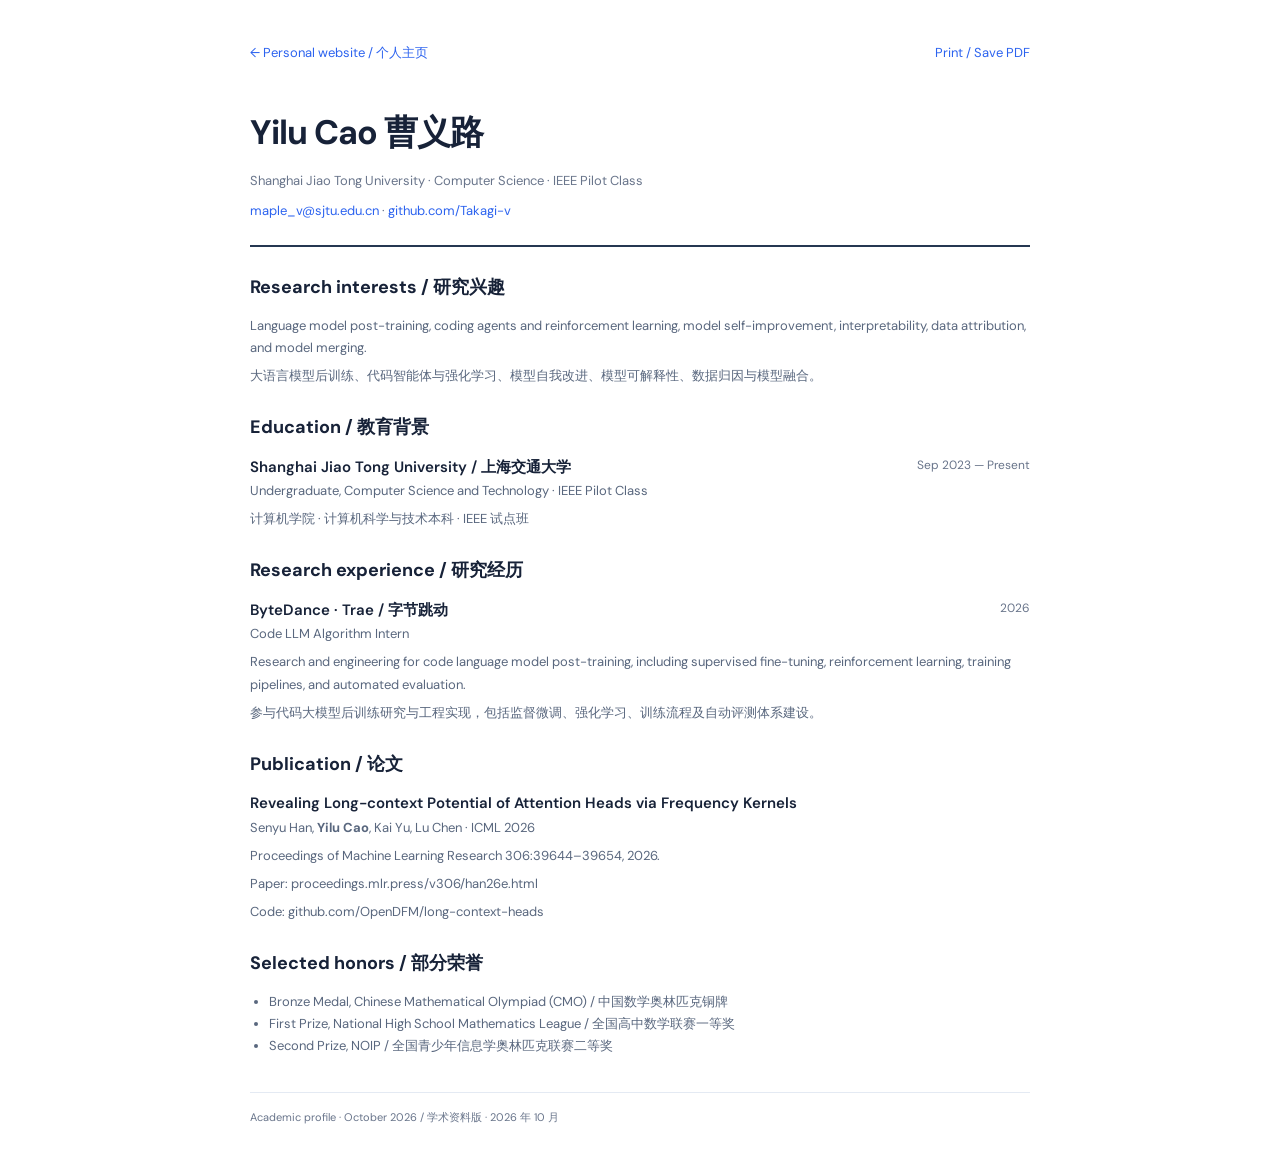
==== cv.html @ ecafc5e5 "Build bilingual academic website with accessible motion" ====
<!doctype html><html lang="en"><head><meta charset="utf-8"><meta name="viewport" content="width=device-width,initial-scale=1"><meta name="theme-color" content="#ffffff"><title>Yilu Cao 曹义路 · Academic CV</title><link rel="stylesheet" href="styles.css"><style>body{max-width:850px;margin:auto;padding:42px 35px;color:#172238;line-height:1.7}.cv-nav{display:flex;justify-content:space-between;margin-bottom:40px;font-size:13px;color:var(--blue)}.cv-header{border-bottom:2px solid #253751;padding-bottom:23px}.cv-header h1{font-size:34px;letter-spacing:-1px}.cv-header p{font-size:13px;color:var(--muted);margin-top:8px}.cv-header a{color:var(--blue)}section{padding-top:25px}section h2{font-size:18px;margin-bottom:12px}section h3{font-size:15px;font-weight:600}section p,section li{font-size:13px;color:#59677e}section p+p{margin-top:6px}.cv-row{display:flex;justify-content:space-between;gap:20px}.cv-date{font-size:12px;color:var(--muted);white-space:nowrap}ul{padding-left:19px;margin:10px 0}.cv-foot{margin-top:35px;border-top:1px solid var(--line);padding-top:15px;font-size:11px;color:var(--muted)}@media(max-width:600px){body{padding:25px 22px}.cv-row{display:block}.cv-date{display:block;margin-top:4px}.cv-header h1{font-size:29px}}@media print{body{padding:0;font-size:11px;max-width:none}.cv-nav{display:none}section{break-inside:avoid;padding-top:18px}.cv-foot{margin-top:20px}a{color:inherit!important;text-decoration:none}.cv-header{padding-bottom:16px}}</style><script src="cv.js" defer></script></head><body><nav class="cv-nav"><a href="index.html">← Personal website / 个人主页</a><button type="button" id="print-cv">Print / Save PDF</button></nav><header class="cv-header"><h1>Yilu Cao <span lang="zh-CN">曹义路</span></h1><p>Shanghai Jiao Tong University · Computer Science · IEEE Pilot Class</p><p><a href="mailto:maple_v@sjtu.edu.cn">maple_v@sjtu.edu.cn</a> · <a href="https://github.com/Takagi-v">github.com/Takagi-v</a></p></header><section><h2>Research interests / 研究兴趣</h2><p>Language model post-training, coding agents and reinforcement learning, model self-improvement, interpretability, data attribution, and model merging.</p><p lang="zh-CN">大语言模型后训练、代码智能体与强化学习、模型自我改进、模型可解释性、数据归因与模型融合。</p></section><section><h2>Education / 教育背景</h2><div class="cv-row"><h3>Shanghai Jiao Tong University / 上海交通大学</h3><span class="cv-date">Sep 2023 — Present</span></div><p>Undergraduate, Computer Science and Technology · IEEE Pilot Class</p><p lang="zh-CN">计算机学院 · 计算机科学与技术本科 · IEEE 试点班</p></section><section><h2>Research experience / 研究经历</h2><div class="cv-row"><h3>ByteDance · Trae / 字节跳动</h3><span class="cv-date">2026</span></div><p>Code LLM Algorithm Intern</p><p>Research and engineering for code language model post-training, including supervised fine-tuning, reinforcement learning, training pipelines, and automated evaluation.</p><p lang="zh-CN">参与代码大模型后训练研究与工程实现，包括监督微调、强化学习、训练流程及自动评测体系建设。</p></section><section><h2>Publication / 论文</h2><h3>Revealing Long-context Potential of Attention Heads via Frequency Kernels</h3><p>Senyu Han, <strong>Yilu Cao</strong>, Kai Yu, Lu Chen · ICML 2026</p><p>Proceedings of Machine Learning Research 306:39644–39654, 2026.</p><p><a href="https://proceedings.mlr.press/v306/han26e.html">Paper: proceedings.mlr.press/v306/han26e.html</a></p><p><a href="https://github.com/OpenDFM/long-context-heads">Code: github.com/OpenDFM/long-context-heads</a></p></section><section><h2>Selected honors / 部分荣誉</h2><ul><li>Bronze Medal, Chinese Mathematical Olympiad (CMO) / 中国数学奥林匹克铜牌</li><li>First Prize, National High School Mathematics League / 全国高中数学联赛一等奖</li><li>Second Prize, NOIP / 全国青少年信息学奥林匹克联赛二等奖</li></ul></section><p class="cv-foot">Academic profile · October 2026 / 学术资料版 · 2026 年 10 月</p></body></html>
---- styles.css ----
@font-face{font-family:DM;src:url('assets/fonts/dm-sans.ttf') format('truetype');font-weight:400;font-display:swap}
@font-face{font-family:DM;src:url('assets/fonts/dm-sans-semibold.ttf') format('truetype');font-weight:600;font-display:swap}
@font-face{font-family:DM;src:url('assets/fonts/dm-sans-bold.ttf') format('truetype');font-weight:700;font-display:swap}
:root{--ink:#101827;--muted:#69758b;--blue:#2c63ef;--line:#e4eaf3;--soft:#f4f7fc;--font:DM,'PingFang SC','Microsoft YaHei',sans-serif}
*{box-sizing:border-box}html{scroll-behavior:smooth;scroll-padding-top:96px}body{margin:0;background:#fff;color:var(--ink);font-family:var(--font);font-size:15px;-webkit-font-smoothing:antialiased}body.modal-open{overflow:hidden}h1,h2,h3,p{margin:0}a{color:inherit;text-decoration:none}button{font:inherit;border:0;background:none;color:inherit;cursor:pointer;padding:0}a,button{transition:color .18s,background .18s,border-color .18s}a:hover,button:hover{color:var(--blue)}a:focus-visible,button:focus-visible{outline:2px solid var(--blue);outline-offset:5px}::selection{background:#dce8ff}.icon-library{position:absolute;width:0;height:0;overflow:hidden}.icon{height:19px;width:19px;fill:none;stroke:currentColor;stroke-width:1.8;stroke-linecap:round;stroke-linejoin:round;flex-shrink:0}.header{border-bottom:1px solid var(--line);height:64px;background:#fff;position:sticky;top:0;z-index:10}.header-inner{max-width:1340px;width:calc(100% - 96px);margin:auto;height:100%;display:flex;align-items:center}.brand{font-size:20px;font-weight:700;letter-spacing:-.4px;flex:0 0 276px}.brand span{font-weight:400;padding:0 5px}.navigation{display:flex;align-items:center;flex:1;padding-left:50px;min-width:0}.navigation nav{display:flex;gap:36px}.navigation nav a{font-size:14px;padding:20px 0;position:relative}.navigation nav a.active{color:var(--blue)}.languages{display:flex;gap:27px;margin-left:auto;align-self:stretch;align-items:center}.languages button{font-size:13px;min-height:48px;position:relative;min-width:30px}.languages button[aria-pressed=true]{color:var(--blue)}.languages button[aria-pressed=true]:after{content:'';position:absolute;height:2px;background:var(--blue);left:0;right:0;bottom:0}.menu-button{display:none}.layout{max-width:1340px;width:calc(100% - 96px);margin:auto;display:grid;grid-template-columns:276px minmax(0,1fr);gap:50px;padding-top:44px}.profile{border-right:1px solid var(--line);padding-right:29px;position:relative}.profile-inner{position:sticky;top:112px;padding-top:23px;padding-bottom:32px}.profile h1{font-size:36px;line-height:1.2;letter-spacing:-1.2px;font-weight:700}.chinese-name{font-size:21px;line-height:1.6;letter-spacing:1px;margin-top:6px;color:#5d687b}.affiliation{margin-top:29px;font-size:16px;line-height:1.5;font-weight:600}.profile-detail{font-size:13px;color:var(--muted);font-weight:400;margin-top:6px;line-height:1.65;white-space:nowrap;letter-spacing:-.15px}.profile-links{display:grid;gap:13px;margin-top:25px}.profile-links a{display:flex;gap:11px;align-items:center;color:var(--blue);font-size:15px;width:max-content;min-height:28px}.profile-links a:hover{color:#173fa5}.profile-links a>span:last-child{margin-left:2px}.interests{border-top:1px solid var(--line);margin-top:34px;padding-top:29px}.sidebar-label{color:var(--muted);font-size:13px;line-height:1.8}.interests ul{margin:14px 0 0;padding:0;list-style:none;display:grid;gap:9px}.interests li{font-size:14px;line-height:1.5;color:#4a586f}.profile-location{font-size:11px;color:#7a8596;margin-top:33px}main{min-width:0}.intro{padding:0 0 38px;scroll-margin-top:0}.eyebrow{font-size:10px;letter-spacing:1.2px;line-height:1.7;font-weight:600;color:#7a879c}.intro h2{font-size:clamp(32px,3.5vw,48px);line-height:1.17;letter-spacing:-1.65px;font-weight:700;margin-top:18px;max-width:100%}.intro-copy{font-size:18px;line-height:1.6;color:var(--muted);margin-top:24px;max-width:900px;letter-spacing:-.1px}.topic-links{display:flex;gap:38px;flex-wrap:wrap;margin-top:24px}.topic-links a{color:var(--blue);font-size:15px;line-height:1.8;display:flex;gap:13px;align-items:center}.topic-links a:hover{color:#173fa5}.topic-links a span{transition:transform .18s}.topic-links a:hover span{transform:translateX(3px)}.section{border-top:1px solid var(--line);padding:27px 0 29px;scroll-margin-top:26px}.section-heading{display:flex;align-items:center;justify-content:space-between;gap:20px;margin-bottom:24px}.section-heading h2{font-size:26px;line-height:1.4;letter-spacing:-.65px;font-weight:700}.blue-link{color:var(--blue);font-size:13px;line-height:1.6;white-space:nowrap;padding:4px 0}.blue-link:hover{color:#173fa5}.research-item{display:grid;grid-template-columns:30% minmax(0,1fr);gap:30px;align-items:start}.paper-media{border-radius:7px;overflow:hidden;display:block;background:#f1f6ff;aspect-ratio:4/3}.paper-media img{display:block;width:100%;height:100%;object-fit:cover;transition:transform .4s}.paper-media:hover img{transform:scale(1.035)}.research-copy{min-width:0}.research-copy h3{font-size:21px;line-height:1.3;font-weight:700;letter-spacing:-.3px;margin-top:8px}.research-copy .authors{font-size:14px;line-height:1.5;margin-top:9px;color:var(--muted)}.authors strong{color:#29354b;font-weight:600}.venue{font-size:14px;line-height:1.5;color:var(--muted);margin-top:4px}.research-summary{font-size:14px;line-height:1.5;color:var(--muted);margin-top:11px}.paper-actions{display:flex;gap:25px;align-items:center;flex-wrap:wrap;margin-top:12px}.paper-actions a{display:flex;align-items:center;gap:9px;color:var(--blue);font-size:14px;min-height:30px}.paper-actions .icon{width:17px;height:17px}.citation-trigger{font-size:12px;color:var(--muted);padding:6px 0;margin-left:auto}.citation-trigger:hover{color:var(--blue)}.project-item{border-top:1px solid var(--line);margin-top:28px;padding-top:24px;position:relative;align-items:center}.employer-visual{display:flex;align-items:center;justify-content:center;gap:16px;white-space:nowrap;font-size:21px;color:#25416f;letter-spacing:-.9px;min-height:110px}.employer-visual strong{font-size:23px;color:var(--ink);font-weight:700}.employer-divider{height:22px;width:1px;background:#c9d1df}.project-item .research-copy{padding-right:24px}.project-item .research-copy h3{font-size:20px}.project-arrow{position:absolute;right:0;top:50%;color:var(--blue);padding:8px;font-size:20px}.experience-section{padding-top:22px}.experience-section .section-heading{margin-bottom:25px}.timeline{position:relative;margin-left:19px}.timeline:before{content:'';position:absolute;left:0;top:9px;bottom:16px;background:var(--line);width:1px}.timeline-row{position:relative;display:grid;grid-template-columns:200px minmax(0,1fr);gap:22px;padding-left:32px;margin-bottom:27px}.timeline-row:last-child{margin-bottom:0}.timeline-row:before{position:absolute;content:'';width:9px;height:9px;border-radius:50%;background:#3f76f5;left:-4px;top:6px;box-shadow:0 0 0 4px #fff}.date{font-size:13px;line-height:1.8;color:var(--muted)}.timeline-row h3{font-size:15px;line-height:1.7;letter-spacing:-.1px;font-weight:600}.timeline-row div>p{font-size:13px;color:var(--muted);line-height:1.8;margin-top:2px}.background-section{padding-top:28px;padding-bottom:31px}.background-copy{display:grid;grid-template-columns:1fr 1fr;gap:32px}.background-copy p{color:var(--muted);font-size:14px;line-height:1.85}.honors{margin-top:28px}.honors h3{font-size:14px;font-weight:600;line-height:1.8}.honors ul{list-style:none;display:grid;gap:9px;margin:12px 0 0;padding:0}.honors li{position:relative;font-size:13px;line-height:1.7;color:var(--muted);padding-left:17px}.honors li:before{content:'';position:absolute;width:4px;height:4px;left:0;top:9px;background:var(--blue);border-radius:50%}.contact-section>p{font-size:14px;color:var(--muted);line-height:1.8}.contact-links{display:flex;flex-wrap:wrap;gap:22px;align-items:center;margin-top:18px}.contact-links a{display:flex;gap:10px;align-items:center;color:var(--blue);font-size:14px;min-height:34px}.contact-links button{font-size:11px;color:var(--muted);min-height:34px;padding:0 11px;border:1px solid var(--line);border-radius:4px}.contact-links button:hover{background:var(--soft);color:var(--blue)}footer{padding:24px 0 32px;margin-top:2px;border-top:1px solid var(--line);display:flex;justify-content:space-between;gap:20px;font-size:11px;color:#778399;line-height:1.8}footer a:hover{color:var(--blue)}dialog{border:1px solid var(--line);border-radius:13px;max-height:85dvh;width:min(800px,calc(100% - 40px));padding:32px 38px;color:var(--ink);box-shadow:0 24px 80px #18274d26}dialog::backdrop{background:#16233c59;backdrop-filter:blur(3px)}.dialog-header{display:flex;justify-content:space-between;align-items:start;margin-bottom:20px}.dialog-header h2{font-size:27px;line-height:1.5;letter-spacing:-.5px;margin-top:5px}.close-dialog{font-size:27px;line-height:1;min-width:36px;min-height:36px;color:var(--muted)}.filters{display:flex;gap:8px;border-bottom:1px solid var(--line);padding-bottom:16px;margin-bottom:2px}.filters button{padding:8px 14px;border-radius:5px;font-size:13px;color:var(--muted)}.filters button[aria-pressed=true]{background:#eef4ff;color:var(--blue)}.dialog-work{padding:25px 0;border-bottom:1px solid var(--line)}.dialog-work:last-of-type{border-bottom:0}.dialog-work h3{font-size:20px;line-height:1.4;margin-top:7px;letter-spacing:-.3px}.dialog-work>p:not(.eyebrow){font-size:14px;color:var(--muted);line-height:1.8;margin-top:13px}.dialog-links{display:flex;gap:25px;flex-wrap:wrap;margin-top:16px;color:var(--blue);font-size:13px;line-height:1.7}.dialog-links a,.dialog-links button{padding:5px 0}.citation{background:var(--soft);padding:18px;border:1px solid var(--line);border-radius:6px;margin-top:18px}.citation-heading{display:flex;justify-content:space-between;gap:20px;font-size:12px}.citation-heading button{color:var(--blue)}.citation pre{font-size:11px;line-height:1.8;white-space:pre-wrap;overflow-wrap:anywhere;margin-bottom:0;color:#55627b}.topic-list{color:var(--blue)!important;font-size:12px!important}.toast{position:fixed;bottom:25px;left:50%;transform:translateX(-50%);background:var(--ink);color:white;padding:12px 20px;border-radius:6px;font-size:13px;z-index:30;max-width:90%;text-align:center}.sr-only,.skip-link:not(:focus){position:absolute;width:1px;height:1px;padding:0;margin:-1px;overflow:hidden;clip:rect(0,0,0,0);white-space:nowrap;border:0}.skip-link:focus{position:fixed;top:10px;left:10px;z-index:40;background:var(--blue);color:#fff;padding:12px 18px}[hidden]{display:none!important}html[lang=zh-CN] .intro h2{font-size:43px;line-height:1.35;letter-spacing:-.7px}html[lang=zh-CN] .intro-copy{font-size:17px;line-height:1.9}html[lang=zh-CN] .section-heading h2{font-size:25px;letter-spacing:0}html[lang=zh-CN] .research-summary{line-height:1.8}
@media(max-width:1200px){.header-inner,.layout{width:calc(100% - 72px)}.layout{grid-template-columns:230px minmax(0,1fr);gap:38px}.brand{flex-basis:230px}.navigation{padding-left:38px}.navigation nav{gap:29px}.profile{padding-right:24px}.profile h1{font-size:33px}.affiliation{font-size:14px}.profile-detail{font-size:11px}.interests li{font-size:12px}.intro h2{font-size:39px;letter-spacing:-1.4px}.intro-copy{font-size:16px}.topic-links{gap:20px}.topic-links a{font-size:12px;gap:8px}.section-heading h2{font-size:24px}.research-item{grid-template-columns:28% minmax(0,1fr);gap:24px}.research-copy h3{font-size:19px}.research-summary{font-size:13px}.employer-visual{gap:10px;font-size:17px}.employer-visual strong{font-size:19px}.timeline-row{grid-template-columns:155px 1fr;gap:20px}.research-copy .authors,.venue{font-size:13px}.paper-actions{gap:18px}.paper-actions a{font-size:13px}.blue-link{font-size:12px}html[lang=zh-CN] .intro h2{font-size:38px}}
@media(max-width:940px){.header-inner,.layout{width:calc(100% - 64px)}.layout{grid-template-columns:200px minmax(0,1fr);gap:30px}.brand{flex-basis:200px;font-size:18px}.navigation{padding-left:30px}.navigation nav{gap:22px}.navigation nav a{font-size:12px}.languages{gap:14px}.languages button{font-size:12px}.profile{padding-right:20px}.profile h1{font-size:29px}.chinese-name{font-size:18px}.affiliation{font-size:13px}.profile-detail{white-space:normal;line-height:1.7}.profile-links a{font-size:13px}.interests li{font-size:11px}.intro h2{font-size:32px;letter-spacing:-1px}.intro-copy{font-size:15px;line-height:1.7}.topic-links{gap:10px 20px}.topic-links a{font-size:12px}.research-item{grid-template-columns:1fr;gap:18px}.paper-media{max-width:100%;aspect-ratio:2/1}.research-copy h3{font-size:21px}.project-item{grid-template-columns:1fr}.employer-visual{justify-content:start;min-height:55px;font-size:23px}.employer-visual strong{font-size:23px}.project-arrow{top:28px}.project-item .research-copy{padding-right:0}.timeline-row{grid-template-columns:1fr;gap:7px}.section-heading h2{font-size:21px}.blue-link{font-size:11px}.background-copy{grid-template-columns:1fr;gap:18px}.contact-links{gap:12px 20px}html[lang=zh-CN] .intro h2{font-size:33px}}
@media(max-width:700px){html{scroll-padding-top:83px}.header{height:64px}.header-inner,.layout{width:calc(100% - 40px)}.header-inner{justify-content:space-between}.brand{flex:initial;font-size:18px}.menu-button{display:block;font-size:13px;min-height:44px;min-width:48px;text-align:right}.navigation{position:absolute;display:none;top:63px;left:0;right:0;background:white;border-bottom:1px solid var(--line);padding:12px 20px 18px;box-shadow:0 10px 15px #14234305;align-items:start;justify-content:space-between;gap:20px}.navigation.open{display:flex}.navigation nav{display:grid;grid-template-columns:1fr 1fr;gap:0 28px}.navigation nav a{font-size:14px;padding:12px 0}.languages{margin-left:0;gap:20px}.languages button{font-size:13px;min-height:43px}.layout{grid-template-columns:1fr;gap:0;padding-top:29px}.profile{border-right:0;padding:0 0 28px;border-bottom:1px solid var(--line)}.profile-inner{position:static;padding:0;display:grid;grid-template-columns:1fr 1.08fr;column-gap:22px}.profile-name{grid-row:1/3}.profile h1{font-size:29px;letter-spacing:-.8px}.chinese-name{font-size:17px;letter-spacing:1px;margin-top:3px}.affiliation{margin:0;font-size:12px;line-height:1.55}.profile-detail{font-size:10px;margin-top:4px;letter-spacing:0}.profile-links{display:flex;gap:18px;margin-top:14px;grid-column:2}.profile-links a{font-size:12px;gap:6px}.profile-links .icon{width:15px;height:15px}.profile-links a>span:last-child{display:none}.interests{grid-column:1/-1;margin-top:23px;padding-top:18px}.sidebar-label{font-size:11px}.interests ul{display:flex;gap:6px 15px;flex-wrap:wrap;margin-top:9px}.interests li{font-size:10px;line-height:1.8}.profile-location{display:none}.intro{padding:29px 0 27px}.eyebrow{font-size:9px;letter-spacing:1px}.intro h2{font-size:clamp(28px,7.25vw,40px);letter-spacing:-1px;line-height:1.22;margin-top:13px}.intro-copy{font-size:14px;line-height:1.8;margin-top:17px}.topic-links{gap:10px 24px;margin-top:18px}.topic-links a{font-size:11px;gap:9px}.section{padding-top:23px;padding-bottom:25px;scroll-margin-top:10px}.section-heading{gap:13px;align-items:baseline;margin-bottom:20px}.section-heading h2{font-size:21px;line-height:1.35;letter-spacing:-.5px}.blue-link{font-size:10px;line-height:1.7}.research-item{gap:19px}.paper-media{aspect-ratio:1.8/1}.research-copy h3{font-size:20px;line-height:1.35;margin-top:7px}.research-copy .authors{font-size:12px;line-height:1.8;margin-top:9px}.venue{font-size:12px}.research-summary{font-size:13px;line-height:1.7;margin-top:10px}.paper-actions{gap:24px;margin-top:13px}.paper-actions a{font-size:13px}.citation-trigger{font-size:11px}.project-item{padding-top:18px;margin-top:23px;gap:13px}.project-item .research-copy h3{font-size:19px}.employer-visual{min-height:36px;font-size:19px;gap:15px}.employer-visual strong{font-size:20px}.employer-divider{height:20px}.project-arrow{top:17px;font-size:19px}.timeline{margin-left:8px}.timeline-row{padding-left:23px;margin-bottom:24px;gap:5px}.date{font-size:11px}.timeline-row h3{font-size:14px}.timeline-row div>p{font-size:12px}.background-copy p{font-size:13px}.honors{margin-top:23px}.honors h3{font-size:13px}.honors li{font-size:12px}.contact-section>p{font-size:13px}.contact-links a{font-size:12px;gap:7px}.contact-links .icon{width:16px;height:16px}.contact-links button{font-size:10px}.contact-links{gap:12px 19px}footer{font-size:10px;padding-top:21px;padding-bottom:25px}dialog{width:calc(100% - 24px);padding:23px 20px;border-radius:10px;max-height:89dvh}.dialog-header h2{font-size:23px}.filters{gap:3px}.filters button{font-size:12px;padding:8px 12px}.dialog-work h3{font-size:19px}.dialog-work>p:not(.eyebrow){font-size:13px}.dialog-links{font-size:12px;gap:21px}.citation{padding:14px}.citation pre{font-size:10px}.toast{font-size:12px;bottom:18px}html[lang=zh-CN] .intro h2{font-size:31px;line-height:1.35;letter-spacing:-.3px}html[lang=zh-CN] .intro-copy{font-size:14px;line-height:1.9}html[lang=zh-CN] .section-heading h2{font-size:21px}}
@media(prefers-reduced-motion:reduce){html{scroll-behavior:auto}*,*::before,*::after{transition:none!important;animation:none!important}}
@media(min-width:701px){.header{height:56px}.navigation nav a{padding:16px 0}.layout{padding-top:40px}.profile-inner{top:104px}.interests{margin-top:28px}}
@media(min-width:1201px){.intro h2{font-size:50px;margin-top:21px}.intro-copy{max-width:820px;margin-top:20px}.profile h1{font-size:38px}.research-copy h3{font-size:22px}.research-copy .authors,.venue,.research-summary{font-size:15px}.research-section{padding-bottom:20px}}
.intro-copy,.intro h2{text-wrap:balance}
/* Motion stays within the existing layout and never hides content without JS. */
.header{isolation:isolate}
.reading-progress{position:absolute;inset:auto 0 -1px;height:2px;background:var(--blue);transform:scaleX(0);transform-origin:left;pointer-events:none}
.navigation nav a::after{content:'';position:absolute;left:0;right:0;bottom:9px;height:1px;background:var(--blue);transform:scaleX(0);transform-origin:left;transition:transform .24s cubic-bezier(.2,.75,.3,1)}
.navigation nav a:hover::after,.navigation nav a.active::after{transform:scaleX(1)}
.profile-links .icon,.paper-actions .icon,.paper-actions a>span:last-child,.profile-links a>span:last-child{transition:transform .24s cubic-bezier(.2,.75,.3,1)}
.profile-links a:hover .icon,.paper-actions a:hover .icon{transform:translateY(-2px)}
.paper-actions a:hover>span:last-child,.profile-links a:hover>span:last-child{transform:translateX(3px)}
.research-item:hover .paper-media img{transform:scale(1.035)}
.project-arrow{transition:transform .24s,color .18s}
.project-item:hover .project-arrow{transform:translateX(4px)}
dialog[open]{animation:dialog-enter .24s cubic-bezier(.2,.75,.3,1) both}
.toast:not([hidden]){animation:toast-enter .2s ease-out both}
@keyframes dialog-enter{from{opacity:0;transform:translateY(10px) scale(.985)}to{opacity:1;transform:translateY(0) scale(1)}}
@keyframes toast-enter{from{opacity:0;translate:0 7px}to{opacity:1;translate:0 0}}
@media(prefers-reduced-motion:reduce){*,*::before,*::after{animation:none!important;transition:none!important}.paper-media:hover img,.research-item:hover .paper-media img,.project-item:hover .project-arrow,.profile-links a:hover .icon,.paper-actions a:hover .icon,.paper-actions a:hover>span:last-child,.profile-links a:hover>span:last-child{transform:none}}
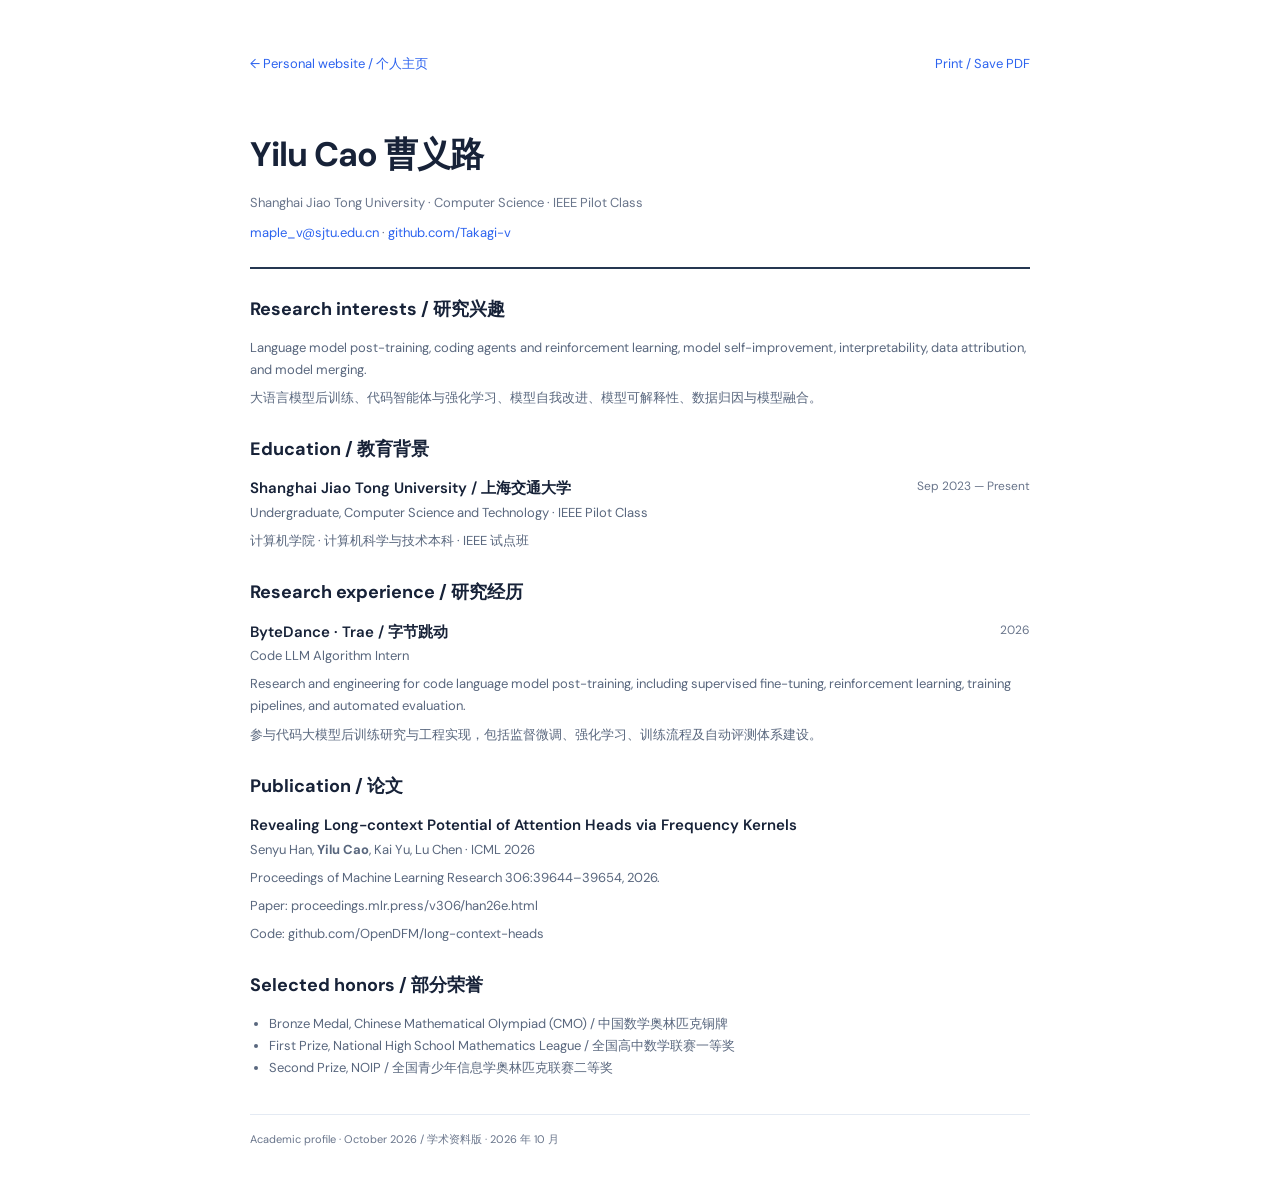
==== commit 3771d48a: "Version site assets so returning visitors receive the update" ====
--- a/cv.html
+++ b/cv.html
@@ -1 +1 @@
-<!doctype html><html lang="en"><head><meta charset="utf-8"><meta name="viewport" content="width=device-width,initial-scale=1"><meta name="theme-color" content="#ffffff"><title>Yilu Cao 曹义路 · Academic CV</title><link rel="stylesheet" href="styles.css"><style>body{max-width:850px;margin:auto;padding:42px 35px;color:#172238;line-height:1.7}.cv-nav{display:flex;justify-content:space-between;margin-bottom:40px;font-size:13px;color:var(--blue)}.cv-header{border-bottom:2px solid #253751;padding-bottom:23px}.cv-header h1{font-size:34px;letter-spacing:-1px}.cv-header p{font-size:13px;color:var(--muted);margin-top:8px}.cv-header a{color:var(--blue)}section{padding-top:25px}section h2{font-size:18px;margin-bottom:12px}section h3{font-size:15px;font-weight:600}section p,section li{font-size:13px;color:#59677e}section p+p{margin-top:6px}.cv-row{display:flex;justify-content:space-between;gap:20px}.cv-date{font-size:12px;color:var(--muted);white-space:nowrap}ul{padding-left:19px;margin:10px 0}.cv-foot{margin-top:35px;border-top:1px solid var(--line);padding-top:15px;font-size:11px;color:var(--muted)}@media(max-width:600px){body{padding:25px 22px}.cv-row{display:block}.cv-date{display:block;margin-top:4px}.cv-header h1{font-size:29px}}@media print{body{padding:0;font-size:11px;max-width:none}.cv-nav{display:none}section{break-inside:avoid;padding-top:18px}.cv-foot{margin-top:20px}a{color:inherit!important;text-decoration:none}.cv-header{padding-bottom:16px}}</style><script src="cv.js" defer></script></head><body><nav class="cv-nav"><a href="index.html">← Personal website / 个人主页</a><button type="button" id="print-cv">Print / Save PDF</button></nav><header class="cv-header"><h1>Yilu Cao <span lang="zh-CN">曹义路</span></h1><p>Shanghai Jiao Tong University · Computer Science · IEEE Pilot Class</p><p><a href="mailto:maple_v@sjtu.edu.cn">maple_v@sjtu.edu.cn</a> · <a href="https://github.com/Takagi-v">github.com/Takagi-v</a></p></header><section><h2>Research interests / 研究兴趣</h2><p>Language model post-training, coding agents and reinforcement learning, model self-improvement, interpretability, data attribution, and model merging.</p><p lang="zh-CN">大语言模型后训练、代码智能体与强化学习、模型自我改进、模型可解释性、数据归因与模型融合。</p></section><section><h2>Education / 教育背景</h2><div class="cv-row"><h3>Shanghai Jiao Tong University / 上海交通大学</h3><span class="cv-date">Sep 2023 — Present</span></div><p>Undergraduate, Computer Science and Technology · IEEE Pilot Class</p><p lang="zh-CN">计算机学院 · 计算机科学与技术本科 · IEEE 试点班</p></section><section><h2>Research experience / 研究经历</h2><div class="cv-row"><h3>ByteDance · Trae / 字节跳动</h3><span class="cv-date">2026</span></div><p>Code LLM Algorithm Intern</p><p>Research and engineering for code language model post-training, including supervised fine-tuning, reinforcement learning, training pipelines, and automated evaluation.</p><p lang="zh-CN">参与代码大模型后训练研究与工程实现，包括监督微调、强化学习、训练流程及自动评测体系建设。</p></section><section><h2>Publication / 论文</h2><h3>Revealing Long-context Potential of Attention Heads via Frequency Kernels</h3><p>Senyu Han, <strong>Yilu Cao</strong>, Kai Yu, Lu Chen · ICML 2026</p><p>Proceedings of Machine Learning Research 306:39644–39654, 2026.</p><p><a href="https://proceedings.mlr.press/v306/han26e.html">Paper: proceedings.mlr.press/v306/han26e.html</a></p><p><a href="https://github.com/OpenDFM/long-context-heads">Code: github.com/OpenDFM/long-context-heads</a></p></section><section><h2>Selected honors / 部分荣誉</h2><ul><li>Bronze Medal, Chinese Mathematical Olympiad (CMO) / 中国数学奥林匹克铜牌</li><li>First Prize, National High School Mathematics League / 全国高中数学联赛一等奖</li><li>Second Prize, NOIP / 全国青少年信息学奥林匹克联赛二等奖</li></ul></section><p class="cv-foot">Academic profile · October 2026 / 学术资料版 · 2026 年 10 月</p></body></html>
+<!doctype html><html lang="en"><head><meta charset="utf-8"><meta name="viewport" content="width=device-width,initial-scale=1"><meta name="theme-color" content="#ffffff"><title>Yilu Cao 曹义路 · Academic CV</title><link rel="stylesheet" href="styles.css?v=20261021-2"><style>body{max-width:850px;margin:auto;padding:42px 35px;color:#172238;line-height:1.7}.cv-nav{display:flex;justify-content:space-between;margin-bottom:40px;font-size:13px;color:var(--blue)}.cv-header{border-bottom:2px solid #253751;padding-bottom:23px}.cv-header h1{font-size:34px;letter-spacing:-1px}.cv-header p{font-size:13px;color:var(--muted);margin-top:8px}.cv-header a{color:var(--blue)}section{padding-top:25px}section h2{font-size:18px;margin-bottom:12px}section h3{font-size:15px;font-weight:600}section p,section li{font-size:13px;color:#59677e}section p+p{margin-top:6px}.cv-row{display:flex;justify-content:space-between;gap:20px}.cv-date{font-size:12px;color:var(--muted);white-space:nowrap}ul{padding-left:19px;margin:10px 0}.cv-foot{margin-top:35px;border-top:1px solid var(--line);padding-top:15px;font-size:11px;color:var(--muted)}@media(max-width:600px){body{padding:25px 22px}.cv-row{display:block}.cv-date{display:block;margin-top:4px}.cv-header h1{font-size:29px}}@media print{body{padding:0;font-size:11px;max-width:none}.cv-nav{display:none}section{break-inside:avoid;padding-top:18px}.cv-foot{margin-top:20px}a{color:inherit!important;text-decoration:none}.cv-header{padding-bottom:16px}}</style><script src="cv.js" defer></script></head><body><nav class="cv-nav"><a href="index.html">← Personal website / 个人主页</a><button type="button" id="print-cv">Print / Save PDF</button></nav><header class="cv-header"><h1>Yilu Cao <span lang="zh-CN">曹义路</span></h1><p>Shanghai Jiao Tong University · Computer Science · IEEE Pilot Class</p><p><a href="mailto:maple_v@sjtu.edu.cn">maple_v@sjtu.edu.cn</a> · <a href="https://github.com/Takagi-v">github.com/Takagi-v</a></p></header><section><h2>Research interests / 研究兴趣</h2><p>Language model post-training, coding agents and reinforcement learning, model self-improvement, interpretability, data attribution, and model merging.</p><p lang="zh-CN">大语言模型后训练、代码智能体与强化学习、模型自我改进、模型可解释性、数据归因与模型融合。</p></section><section><h2>Education / 教育背景</h2><div class="cv-row"><h3>Shanghai Jiao Tong University / 上海交通大学</h3><span class="cv-date">Sep 2023 — Present</span></div><p>Undergraduate, Computer Science and Technology · IEEE Pilot Class</p><p lang="zh-CN">计算机学院 · 计算机科学与技术本科 · IEEE 试点班</p></section><section><h2>Research experience / 研究经历</h2><div class="cv-row"><h3>ByteDance · Trae / 字节跳动</h3><span class="cv-date">2026</span></div><p>Code LLM Algorithm Intern</p><p>Research and engineering for code language model post-training, including supervised fine-tuning, reinforcement learning, training pipelines, and automated evaluation.</p><p lang="zh-CN">参与代码大模型后训练研究与工程实现，包括监督微调、强化学习、训练流程及自动评测体系建设。</p></section><section><h2>Publication / 论文</h2><h3>Revealing Long-context Potential of Attention Heads via Frequency Kernels</h3><p>Senyu Han, <strong>Yilu Cao</strong>, Kai Yu, Lu Chen · ICML 2026</p><p>Proceedings of Machine Learning Research 306:39644–39654, 2026.</p><p><a href="https://proceedings.mlr.press/v306/han26e.html">Paper: proceedings.mlr.press/v306/han26e.html</a></p><p><a href="https://github.com/OpenDFM/long-context-heads">Code: github.com/OpenDFM/long-context-heads</a></p></section><section><h2>Selected honors / 部分荣誉</h2><ul><li>Bronze Medal, Chinese Mathematical Olympiad (CMO) / 中国数学奥林匹克铜牌</li><li>First Prize, National High School Mathematics League / 全国高中数学联赛一等奖</li><li>Second Prize, NOIP / 全国青少年信息学奥林匹克联赛二等奖</li></ul></section><p class="cv-foot">Academic profile · October 2026 / 学术资料版 · 2026 年 10 月</p></body></html>
--- a/styles.css
+++ b/styles.css
@@ -26,3 +26,55 @@
 @keyframes dialog-enter{from{opacity:0;transform:translateY(10px) scale(.985)}to{opacity:1;transform:translateY(0) scale(1)}}
 @keyframes toast-enter{from{opacity:0;translate:0 7px}to{opacity:1;translate:0 0}}
 @media(prefers-reduced-motion:reduce){*,*::before,*::after{animation:none!important;transition:none!important}.paper-media:hover img,.research-item:hover .paper-media img,.project-item:hover .project-arrow,.profile-links a:hover .icon,.paper-actions a:hover .icon,.paper-actions a:hover>span:last-child,.profile-links a:hover>span:last-child{transform:none}}
+.headline-line{display:block;text-wrap:balance}
+.profile-detail span,.nowrap{white-space:nowrap}
+.interests-toggle{display:flex;align-items:center;justify-content:space-between;gap:20px;width:100%;min-height:44px;text-align:left;color:var(--muted);font-size:13px}
+.interest-chevron{font-size:19px;font-weight:400;color:var(--blue);padding-right:3px}
+.dialog-header{position:sticky;top:-1px;z-index:2;background:white;padding-bottom:12px}
+.close-dialog{min-width:44px;min-height:44px;display:grid;place-items:center;flex-shrink:0}
+.filters button{min-height:42px}
+.dialog-links a,.dialog-links button{display:inline-flex;align-items:center;min-height:44px}
+.cv-nav a,.cv-nav button{display:inline-flex;align-items:center;min-height:44px}
+@media(max-width:700px){
+  .brand{display:inline-flex;align-items:center;min-height:44px}
+  .layout{padding-top:22px}
+  .profile{padding-bottom:13px}
+  .profile-inner{grid-template-columns:minmax(0,1fr) minmax(0,1.1fr);gap:0 15px}
+  .profile-name{grid-row:auto}
+  .affiliation{font-size:13px}
+  .profile-detail{font-size:12px;line-height:1.7}
+  .profile-links{grid-column:1/-1;margin-top:9px;gap:24px}
+  .profile-links a{font-size:13px;min-height:44px;gap:8px}
+  .profile-links .icon{width:17px;height:17px}
+  .interests{margin-top:13px;padding-top:6px}
+  .interests ul{margin:8px 0 12px;gap:7px 17px}
+  .interests li{font-size:12px;line-height:1.7}
+  .intro{padding-top:25px}
+  .intro h2{font-size:clamp(25px,7.2vw,37px)}
+  .intro-copy{font-size:15px;line-height:1.8;text-wrap:pretty}
+  .topic-links{gap:0 20px;margin-top:12px}
+  .topic-links a{font-size:12px;min-height:44px}
+  .section-heading{flex-wrap:wrap;gap:3px 16px;align-items:center}
+  .section-heading h2{max-width:100%;min-width:0}
+  .blue-link{font-size:12px;display:inline-flex;align-items:center;min-height:44px}
+  .research-copy .authors,.venue{font-size:13px}
+  .research-summary,.background-copy p,.contact-section>p{font-size:14px;line-height:1.8}
+  .paper-actions{gap:20px}
+  .paper-actions a,.citation-trigger{min-height:44px}
+  .citation-trigger{min-width:44px;text-align:right;font-size:12px}
+  .project-item .research-copy h3 a{display:inline-block;padding:6px 0}
+  .project-arrow{min-width:44px;min-height:44px;display:grid;place-items:center;padding:0;top:12px}
+  .contact-links a,.contact-links button{min-height:44px}
+  .contact-links a{font-size:13px}
+  .contact-links button{font-size:12px}
+  footer{align-items:center;font-size:11px}
+  footer a{min-height:44px;display:inline-flex;align-items:center}
+  .languages button{min-height:44px;min-width:44px}
+  .navigation nav a{min-height:44px}
+  .dialog-work>p:not(.eyebrow){font-size:14px}
+  .filters button{min-height:44px}
+  .citation-heading{align-items:center}
+  .citation-heading button{min-height:44px;min-width:44px}
+  .citation pre{font-size:12px;line-height:1.7}
+}
+@media(prefers-reduced-motion:no-preference){.filters button:active,.menu-button:active,.close-dialog:active,.interests-toggle:active{transform:scale(.98)}}
